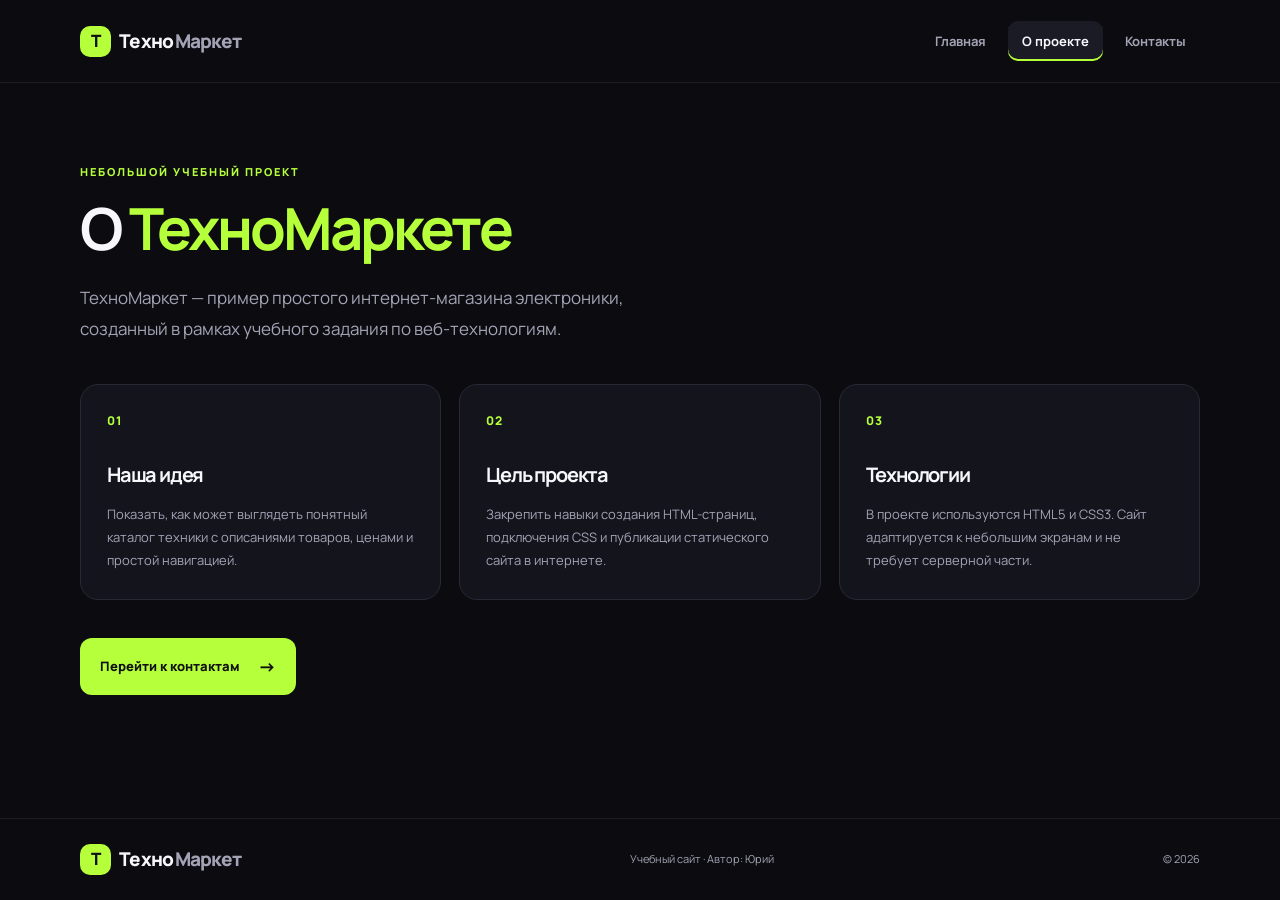
==== about.html @ d39a990e "Add files via upload" ====
<!DOCTYPE html>
<html lang="ru">
<head>
  <meta charset="UTF-8">
  <meta name="viewport" content="width=device-width, initial-scale=1.0">
  <meta name="description" content="Информация об учебном проекте ТехноМаркет.">
  <title>ТехноМаркет — О проекте</title>
  <link rel="stylesheet" href="style.css">
</head>
<body>
  <header class="site-header">
    <div class="container header-inner">
      <a class="logo" href="index.html"><span class="logo-mark">Т</span>Техно<span>Маркет</span></a>
      <nav aria-label="Основная навигация">
        <a href="index.html">Главная</a><a class="active" href="about.html">О проекте</a><a href="contacts.html">Контакты</a>
      </nav>
    </div>
  </header>
  <main class="container inner-page">
    <p class="eyebrow">НЕБОЛЬШОЙ УЧЕБНЫЙ ПРОЕКТ</p>
    <h1>О <span>ТехноМаркете</span></h1>
    <p class="lead">ТехноМаркет — пример простого интернет-магазина электроники, созданный в рамках учебного задания по веб-технологиям.</p>
    <div class="info-grid">
      <section class="info-card"><div class="number">01</div><h2>Наша идея</h2><p>Показать, как может выглядеть понятный каталог техники с описаниями товаров, ценами и простой навигацией.</p></section>
      <section class="info-card"><div class="number">02</div><h2>Цель проекта</h2><p>Закрепить навыки создания HTML-страниц, подключения CSS и публикации статического сайта в интернете.</p></section>
      <section class="info-card"><div class="number">03</div><h2>Технологии</h2><p>В проекте используются HTML5 и CSS3. Сайт адаптируется к небольшим экранам и не требует серверной части.</p></section>
    </div>
    <a class="button secondary-button" href="contacts.html">Перейти к контактам <span aria-hidden="true">→</span></a>
  </main>
  <footer class="site-footer"><div class="container footer-inner"><a class="logo" href="index.html"><span class="logo-mark">Т</span>Техно<span>Маркет</span></a><p>Учебный сайт · Автор: Юрий</p><p>© 2026</p></div></footer>
</body>
</html>
---- style.css ----
@import url('https://fonts.googleapis.com/css2?family=Manrope:wght@400;500;600;700;800&display=swap');

:root {
  --bg: #0b0b10;
  --panel: #14141d;
  --panel-light: #1b1b26;
  --text: #f6f6fb;
  --muted: #a3a3b5;
  --accent: #b6ff3b;
  --accent-dark: #8bcf17;
  --border: #292936;
}
* { box-sizing: border-box; }
html { scroll-behavior: smooth; }
body { margin: 0; background: var(--bg); color: var(--text); font-family: 'Manrope', Arial, sans-serif; line-height: 1.6; }
a { color: inherit; text-decoration: none; }
.container { width: min(1120px, calc(100% - 40px)); margin-inline: auto; }
.site-header { border-bottom: 1px solid rgba(255,255,255,.07); }
.header-inner, .footer-inner { min-height: 82px; display: flex; align-items: center; justify-content: space-between; gap: 24px; }
.logo { display: inline-flex; align-items: center; gap: 8px; font-size: 19px; font-weight: 800; letter-spacing: -.7px; white-space: nowrap; }
.logo > span:last-child { color: var(--muted); margin-left: -7px; }
.logo-mark { display: inline-grid; place-items: center; width: 31px; height: 31px; border-radius: 10px; color: #111; background: var(--accent); font-size: 17px; }
nav { display: flex; align-items: center; gap: 8px; }
nav a { color: var(--muted); font-size: 13px; font-weight: 700; padding: 10px 14px; border-radius: 10px; transition: color .2s, background .2s; }
nav a:hover, nav a.active { color: var(--text); background: var(--panel-light); }
nav a.active { box-shadow: inset 0 -2px var(--accent); }
.hero { min-height: 500px; display: grid; grid-template-columns: 1.08fr .92fr; align-items: center; gap: 30px; padding-block: 65px; }
.eyebrow { color: var(--accent); font-size: 11px; font-weight: 800; letter-spacing: 2px; margin: 0 0 16px; }
h1, h2, h3, p { margin-top: 0; }
h1 { font-size: clamp(40px, 5.2vw, 66px); line-height: 1.08; letter-spacing: -3px; margin-bottom: 24px; }
h1 span { color: var(--accent); }
.hero-text, .lead { max-width: 570px; color: var(--muted); font-size: 16px; line-height: 1.8; margin-bottom: 30px; }
.button { display: inline-flex; align-items: center; gap: 18px; padding: 14px 20px; border-radius: 12px; background: var(--accent); color: #111; font-size: 13px; font-weight: 800; transition: transform .2s, background .2s; }
.button:hover { transform: translateY(-2px); background: #c7ff6a; }
.button span { font-size: 18px; }
.hero-art { min-height: 330px; position: relative; display: grid; place-items: center; isolation: isolate; }
.art-glow { position: absolute; width: 270px; height: 270px; border-radius: 50%; background: var(--accent); opacity: .12; filter: blur(50px); z-index: -1; }
.hero-art img { width: min(100%, 430px); height: auto; filter: drop-shadow(0 30px 45px rgba(0,0,0,.4)); }
.floating-label { position: absolute; right: 0; bottom: 34px; padding: 12px 16px; border: 1px solid var(--border); border-radius: 13px; background: rgba(20,20,29,.92); font-size: 12px; font-weight: 700; }
.dot { display: inline-block; width: 7px; height: 7px; background: var(--accent); border-radius: 50%; margin-right: 8px; }
.catalog-section { padding-block: 42px 88px; }
.section-heading { display: flex; justify-content: space-between; align-items: end; gap: 20px; margin-bottom: 25px; }
.section-heading .eyebrow { margin-bottom: 8px; }
h2 { font-size: clamp(25px, 3vw, 34px); letter-spacing: -1.2px; margin-bottom: 0; }
.muted { color: var(--muted); font-size: 13px; }
.section-heading > .muted { margin-bottom: 5px; }
.product-grid { display: grid; grid-template-columns: repeat(3, 1fr); gap: 18px; }
.product-card, .info-card, .contact-card, .contact-note { background: var(--panel); border: 1px solid var(--border); border-radius: 18px; padding: 24px; }
.product-card { transition: transform .2s, border-color .2s; }
.product-card:hover { transform: translateY(-4px); border-color: #55556a; }
.product-icon { display: grid; place-items: center; width: 52px; height: 52px; border-radius: 15px; font-size: 30px; font-weight: 700; margin-bottom: 24px; }
.icon-purple { color: #d4b7ff; background: #34264b; }
.icon-green { color: var(--accent); background: #27371a; }
.icon-orange { color: #ffc58b; background: #49301e; }
.product-category { color: var(--muted); font-size: 11px; font-weight: 700; margin-bottom: 6px; }
.product-card h3 { font-size: 18px; letter-spacing: -.4px; margin-bottom: 9px; }
.product-description { color: var(--muted); font-size: 13px; min-height: 42px; margin-bottom: 22px; }
.product-bottom { display: flex; justify-content: space-between; align-items: center; border-top: 1px solid var(--border); padding-top: 17px; }
.price { font-size: 17px; font-weight: 800; }
.tag { font-size: 10px; font-weight: 800; color: var(--accent); border: 1px solid #42572a; border-radius: 6px; padding: 4px 7px; }
.notice { margin: 18px 0 0; color: #777789; font-size: 11px; }
.inner-page { min-height: calc(100vh - 165px); padding-block: 80px 100px; }
.inner-page h1 { font-size: clamp(40px, 5vw, 58px); }
.lead { font-size: 17px; margin-bottom: 40px; }
.info-grid { display: grid; grid-template-columns: repeat(3, 1fr); gap: 18px; margin-bottom: 34px; }
.info-card { padding: 26px; }
.number { color: var(--accent); font-size: 12px; font-weight: 800; letter-spacing: 1px; margin-bottom: 28px; }
.info-card h2 { font-size: 20px; margin-bottom: 12px; }
.info-card p, .contact-note p { color: var(--muted); font-size: 13px; line-height: 1.8; margin-bottom: 0; }
.secondary-button { margin-top: 4px; }
.contact-layout { display: grid; grid-template-columns: 1.25fr .75fr; gap: 18px; align-items: stretch; }
.contact-card h2, .contact-note h2 { font-size: 22px; margin-bottom: 25px; }
.contact-row { display: flex; gap: 15px; align-items: center; padding: 17px 0; border-top: 1px solid var(--border); }
.contact-symbol { display: grid; place-items: center; flex: 0 0 42px; height: 42px; background: #29371c; color: var(--accent); border-radius: 12px; font-weight: 800; font-size: 20px; }
.contact-row p { margin: 0; font-size: 13px; }
.contact-row .muted { margin-bottom: 3px; font-size: 11px; }
.contact-note { background: linear-gradient(145deg, #1b2514, #14141d 70%); }
.note-mark { color: var(--accent); font-size: 27px; margin-bottom: 22px; }
.text-link { display: inline-block; margin-top: 22px; color: var(--accent); font-size: 12px; font-weight: 800; }
.site-footer { border-top: 1px solid rgba(255,255,255,.07); }
.footer-inner { min-height: 80px; }
.footer-inner p { margin: 0; color: var(--muted); font-size: 11px; }
@media (max-width: 760px) {
  .container { width: min(100% - 32px, 560px); }
  .header-inner { align-items: flex-start; flex-direction: column; justify-content: center; padding-block: 18px; gap: 13px; }
  nav { width: 100%; gap: 3px; }
  nav a { padding: 9px 11px; font-size: 12px; }
  .hero { grid-template-columns: 1fr; padding-block: 54px 30px; gap: 5px; }
  .hero-art { min-height: 250px; }
  .hero-art img { max-width: 340px; }
  .floating-label { right: 4px; bottom: 12px; }
  .catalog-section { padding-block: 35px 60px; }
  .section-heading { align-items: flex-start; flex-direction: column; gap: 8px; }
  .product-grid, .info-grid, .contact-layout { grid-template-columns: 1fr; }
  .product-description { min-height: 0; }
  .inner-page { padding-block: 55px 70px; }
  .info-card { padding: 22px; }
  .number { margin-bottom: 15px; }
  .footer-inner { padding-block: 20px; align-items: flex-start; flex-direction: column; gap: 10px; }
}
@media (prefers-reduced-motion: reduce) {
  *, *::before, *::after { scroll-behavior: auto !important; transition: none !important; }
}
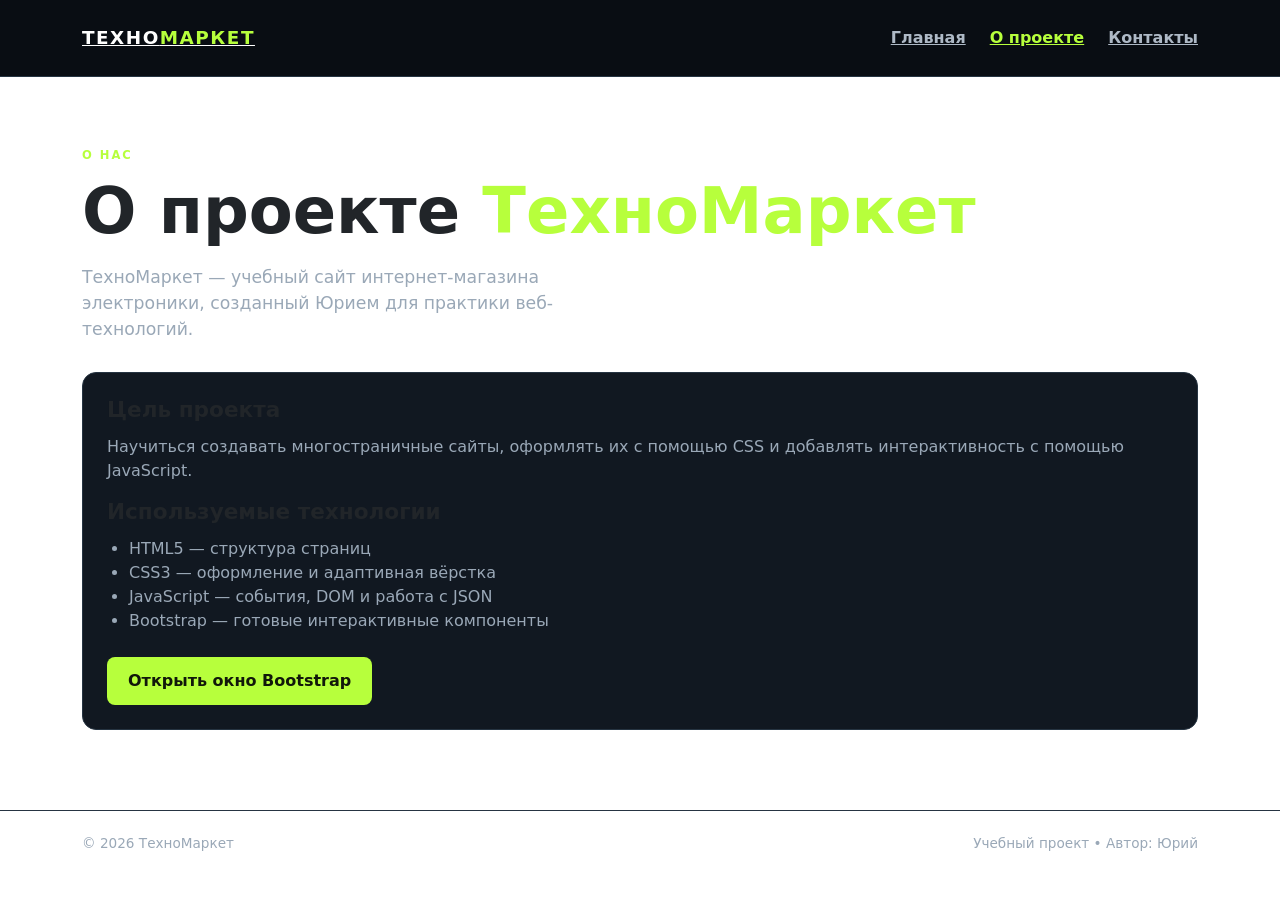
==== commit 50acb7b8: "Add files via upload" ====
--- a/about.html
+++ b/about.html
@@ -1,32 +1,19 @@
 <!DOCTYPE html>
 <html lang="ru">
 <head>
-  <meta charset="UTF-8">
-  <meta name="viewport" content="width=device-width, initial-scale=1.0">
-  <meta name="description" content="Информация об учебном проекте ТехноМаркет.">
-  <title>ТехноМаркет — О проекте</title>
-  <link rel="stylesheet" href="style.css">
+  <meta charset="UTF-8"><meta name="viewport" content="width=device-width, initial-scale=1.0">
+  <title>ТехноМаркет — О проекте</title><link rel="stylesheet" href="style.css">
+  <link href="https://cdn.jsdelivr.net/npm/bootstrap@5.3.3/dist/css/bootstrap.min.css" rel="stylesheet">
+  <script src="script.js" defer></script>
 </head>
 <body>
-  <header class="site-header">
-    <div class="container header-inner">
-      <a class="logo" href="index.html"><span class="logo-mark">Т</span>Техно<span>Маркет</span></a>
-      <nav aria-label="Основная навигация">
-        <a href="index.html">Главная</a><a class="active" href="about.html">О проекте</a><a href="contacts.html">Контакты</a>
-      </nav>
-    </div>
-  </header>
-  <main class="container inner-page">
-    <p class="eyebrow">НЕБОЛЬШОЙ УЧЕБНЫЙ ПРОЕКТ</p>
-    <h1>О <span>ТехноМаркете</span></h1>
-    <p class="lead">ТехноМаркет — пример простого интернет-магазина электроники, созданный в рамках учебного задания по веб-технологиям.</p>
-    <div class="info-grid">
-      <section class="info-card"><div class="number">01</div><h2>Наша идея</h2><p>Показать, как может выглядеть понятный каталог техники с описаниями товаров, ценами и простой навигацией.</p></section>
-      <section class="info-card"><div class="number">02</div><h2>Цель проекта</h2><p>Закрепить навыки создания HTML-страниц, подключения CSS и публикации статического сайта в интернете.</p></section>
-      <section class="info-card"><div class="number">03</div><h2>Технологии</h2><p>В проекте используются HTML5 и CSS3. Сайт адаптируется к небольшим экранам и не требует серверной части.</p></section>
-    </div>
-    <a class="button secondary-button" href="contacts.html">Перейти к контактам <span aria-hidden="true">→</span></a>
-  </main>
-  <footer class="site-footer"><div class="container footer-inner"><a class="logo" href="index.html"><span class="logo-mark">Т</span>Техно<span>Маркет</span></a><p>Учебный сайт · Автор: Юрий</p><p>© 2026</p></div></footer>
-</body>
-</html>
+<header class="site-header"><div class="container nav-wrap"><a class="brand" href="index.html">ТЕХНО<span>МАРКЕТ</span></a><nav aria-label="Основная навигация"><a class="nav-link-custom" href="index.html">Главная</a><a class="nav-link-custom active" href="about.html">О проекте</a><a class="nav-link-custom" href="contacts.html">Контакты</a></nav></div></header>
+<main class="container page-main">
+  <p class="eyebrow">О НАС</p><h1>О проекте <span>ТехноМаркет</span></h1>
+  <p class="page-intro">ТехноМаркет — учебный сайт интернет-магазина электроники, созданный Юрием для практики веб-технологий.</p>
+  <div class="content-panel"><h2>Цель проекта</h2><p>Научиться создавать многостраничные сайты, оформлять их с помощью CSS и добавлять интерактивность с помощью JavaScript.</p><h2>Используемые технологии</h2><ul class="tech-list"><li>HTML5 — структура страниц</li><li>CSS3 — оформление и адаптивная вёрстка</li><li>JavaScript — события, DOM и работа с JSON</li><li>Bootstrap — готовые интерактивные компоненты</li></ul>
+  <button class="btn-neon" type="button" data-bs-toggle="modal" data-bs-target="#infoModal">Открыть окно Bootstrap</button></div>
+</main>
+<footer class="site-footer"><div class="container footer-inner"><span>© 2026 ТехноМаркет</span><span>Учебный проект • Автор: Юрий</span></div></footer>
+<div class="modal fade" id="infoModal" tabindex="-1" aria-labelledby="infoModalLabel" aria-hidden="true"><div class="modal-dialog modal-dialog-centered"><div class="modal-content modal-dark"><div class="modal-header"><h5 class="modal-title" id="infoModalLabel">О проекте</h5><button type="button" class="btn-close btn-close-white" data-bs-dismiss="modal" aria-label="Закрыть"></button></div><div class="modal-body">Bootstrap Modal — интерактивное всплывающее окно.</div><div class="modal-footer"><button type="button" class="btn-neon" data-bs-dismiss="modal">Закрыть</button></div></div></div></div>
+<script src="https://cdn.jsdelivr.net/npm/bootstrap@5.3.3/dist/js/bootstrap.bundle.min.js"></script></body></html>
--- a/style.css
+++ b/style.css
@@ -1,103 +1,11 @@
 @import url('https://fonts.googleapis.com/css2?family=Manrope:wght@400;500;600;700;800&display=swap');
-
-:root {
-  --bg: #0b0b10;
-  --panel: #14141d;
-  --panel-light: #1b1b26;
-  --text: #f6f6fb;
-  --muted: #a3a3b5;
-  --accent: #b6ff3b;
-  --accent-dark: #8bcf17;
-  --border: #292936;
-}
-* { box-sizing: border-box; }
-html { scroll-behavior: smooth; }
-body { margin: 0; background: var(--bg); color: var(--text); font-family: 'Manrope', Arial, sans-serif; line-height: 1.6; }
-a { color: inherit; text-decoration: none; }
-.container { width: min(1120px, calc(100% - 40px)); margin-inline: auto; }
-.site-header { border-bottom: 1px solid rgba(255,255,255,.07); }
-.header-inner, .footer-inner { min-height: 82px; display: flex; align-items: center; justify-content: space-between; gap: 24px; }
-.logo { display: inline-flex; align-items: center; gap: 8px; font-size: 19px; font-weight: 800; letter-spacing: -.7px; white-space: nowrap; }
-.logo > span:last-child { color: var(--muted); margin-left: -7px; }
-.logo-mark { display: inline-grid; place-items: center; width: 31px; height: 31px; border-radius: 10px; color: #111; background: var(--accent); font-size: 17px; }
-nav { display: flex; align-items: center; gap: 8px; }
-nav a { color: var(--muted); font-size: 13px; font-weight: 700; padding: 10px 14px; border-radius: 10px; transition: color .2s, background .2s; }
-nav a:hover, nav a.active { color: var(--text); background: var(--panel-light); }
-nav a.active { box-shadow: inset 0 -2px var(--accent); }
-.hero { min-height: 500px; display: grid; grid-template-columns: 1.08fr .92fr; align-items: center; gap: 30px; padding-block: 65px; }
-.eyebrow { color: var(--accent); font-size: 11px; font-weight: 800; letter-spacing: 2px; margin: 0 0 16px; }
-h1, h2, h3, p { margin-top: 0; }
-h1 { font-size: clamp(40px, 5.2vw, 66px); line-height: 1.08; letter-spacing: -3px; margin-bottom: 24px; }
-h1 span { color: var(--accent); }
-.hero-text, .lead { max-width: 570px; color: var(--muted); font-size: 16px; line-height: 1.8; margin-bottom: 30px; }
-.button { display: inline-flex; align-items: center; gap: 18px; padding: 14px 20px; border-radius: 12px; background: var(--accent); color: #111; font-size: 13px; font-weight: 800; transition: transform .2s, background .2s; }
-.button:hover { transform: translateY(-2px); background: #c7ff6a; }
-.button span { font-size: 18px; }
-.hero-art { min-height: 330px; position: relative; display: grid; place-items: center; isolation: isolate; }
-.art-glow { position: absolute; width: 270px; height: 270px; border-radius: 50%; background: var(--accent); opacity: .12; filter: blur(50px); z-index: -1; }
-.hero-art img { width: min(100%, 430px); height: auto; filter: drop-shadow(0 30px 45px rgba(0,0,0,.4)); }
-.floating-label { position: absolute; right: 0; bottom: 34px; padding: 12px 16px; border: 1px solid var(--border); border-radius: 13px; background: rgba(20,20,29,.92); font-size: 12px; font-weight: 700; }
-.dot { display: inline-block; width: 7px; height: 7px; background: var(--accent); border-radius: 50%; margin-right: 8px; }
-.catalog-section { padding-block: 42px 88px; }
-.section-heading { display: flex; justify-content: space-between; align-items: end; gap: 20px; margin-bottom: 25px; }
-.section-heading .eyebrow { margin-bottom: 8px; }
-h2 { font-size: clamp(25px, 3vw, 34px); letter-spacing: -1.2px; margin-bottom: 0; }
-.muted { color: var(--muted); font-size: 13px; }
-.section-heading > .muted { margin-bottom: 5px; }
-.product-grid { display: grid; grid-template-columns: repeat(3, 1fr); gap: 18px; }
-.product-card, .info-card, .contact-card, .contact-note { background: var(--panel); border: 1px solid var(--border); border-radius: 18px; padding: 24px; }
-.product-card { transition: transform .2s, border-color .2s; }
-.product-card:hover { transform: translateY(-4px); border-color: #55556a; }
-.product-icon { display: grid; place-items: center; width: 52px; height: 52px; border-radius: 15px; font-size: 30px; font-weight: 700; margin-bottom: 24px; }
-.icon-purple { color: #d4b7ff; background: #34264b; }
-.icon-green { color: var(--accent); background: #27371a; }
-.icon-orange { color: #ffc58b; background: #49301e; }
-.product-category { color: var(--muted); font-size: 11px; font-weight: 700; margin-bottom: 6px; }
-.product-card h3 { font-size: 18px; letter-spacing: -.4px; margin-bottom: 9px; }
-.product-description { color: var(--muted); font-size: 13px; min-height: 42px; margin-bottom: 22px; }
-.product-bottom { display: flex; justify-content: space-between; align-items: center; border-top: 1px solid var(--border); padding-top: 17px; }
-.price { font-size: 17px; font-weight: 800; }
-.tag { font-size: 10px; font-weight: 800; color: var(--accent); border: 1px solid #42572a; border-radius: 6px; padding: 4px 7px; }
-.notice { margin: 18px 0 0; color: #777789; font-size: 11px; }
-.inner-page { min-height: calc(100vh - 165px); padding-block: 80px 100px; }
-.inner-page h1 { font-size: clamp(40px, 5vw, 58px); }
-.lead { font-size: 17px; margin-bottom: 40px; }
-.info-grid { display: grid; grid-template-columns: repeat(3, 1fr); gap: 18px; margin-bottom: 34px; }
-.info-card { padding: 26px; }
-.number { color: var(--accent); font-size: 12px; font-weight: 800; letter-spacing: 1px; margin-bottom: 28px; }
-.info-card h2 { font-size: 20px; margin-bottom: 12px; }
-.info-card p, .contact-note p { color: var(--muted); font-size: 13px; line-height: 1.8; margin-bottom: 0; }
-.secondary-button { margin-top: 4px; }
-.contact-layout { display: grid; grid-template-columns: 1.25fr .75fr; gap: 18px; align-items: stretch; }
-.contact-card h2, .contact-note h2 { font-size: 22px; margin-bottom: 25px; }
-.contact-row { display: flex; gap: 15px; align-items: center; padding: 17px 0; border-top: 1px solid var(--border); }
-.contact-symbol { display: grid; place-items: center; flex: 0 0 42px; height: 42px; background: #29371c; color: var(--accent); border-radius: 12px; font-weight: 800; font-size: 20px; }
-.contact-row p { margin: 0; font-size: 13px; }
-.contact-row .muted { margin-bottom: 3px; font-size: 11px; }
-.contact-note { background: linear-gradient(145deg, #1b2514, #14141d 70%); }
-.note-mark { color: var(--accent); font-size: 27px; margin-bottom: 22px; }
-.text-link { display: inline-block; margin-top: 22px; color: var(--accent); font-size: 12px; font-weight: 800; }
-.site-footer { border-top: 1px solid rgba(255,255,255,.07); }
-.footer-inner { min-height: 80px; }
-.footer-inner p { margin: 0; color: var(--muted); font-size: 11px; }
-@media (max-width: 760px) {
-  .container { width: min(100% - 32px, 560px); }
-  .header-inner { align-items: flex-start; flex-direction: column; justify-content: center; padding-block: 18px; gap: 13px; }
-  nav { width: 100%; gap: 3px; }
-  nav a { padding: 9px 11px; font-size: 12px; }
-  .hero { grid-template-columns: 1fr; padding-block: 54px 30px; gap: 5px; }
-  .hero-art { min-height: 250px; }
-  .hero-art img { max-width: 340px; }
-  .floating-label { right: 4px; bottom: 12px; }
-  .catalog-section { padding-block: 35px 60px; }
-  .section-heading { align-items: flex-start; flex-direction: column; gap: 8px; }
-  .product-grid, .info-grid, .contact-layout { grid-template-columns: 1fr; }
-  .product-description { min-height: 0; }
-  .inner-page { padding-block: 55px 70px; }
-  .info-card { padding: 22px; }
-  .number { margin-bottom: 15px; }
-  .footer-inner { padding-block: 20px; align-items: flex-start; flex-direction: column; gap: 10px; }
-}
-@media (prefers-reduced-motion: reduce) {
-  *, *::before, *::after { scroll-behavior: auto !important; transition: none !important; }
-}
+:root{--bg:#080b10;--panel:#111821;--panel2:#151f2a;--text:#f4f7fb;--muted:#9aa8b7;--accent:#b7ff3c;--line:#263442}
+*{box-sizing:border-box}html{scroll-behavior:smooth}body{margin:0;background:var(--bg);color:var(--text);font-family:'Manrope',Arial,sans-serif;line-height:1.6}
+a{color:var(--accent);text-decoration:none}.container{width:min(1100px,calc(100% - 40px));margin:auto}
+.site-header{border-bottom:1px solid var(--line);background:#090d13}.nav-wrap{min-height:76px;display:flex;align-items:center;justify-content:space-between;gap:24px}.brand{font-size:1.15rem;font-weight:800;letter-spacing:1.5px;color:#fff}.brand span,h1 span{color:var(--accent)}nav{display:flex;gap:24px}.nav-link-custom{color:#aeb9c6;font-weight:600}.nav-link-custom:hover,.nav-link-custom.active{color:var(--accent)}
+.hero{display:grid;grid-template-columns:1.1fr .9fr;align-items:center;gap:50px;padding:76px 0 65px;min-height:480px}.eyebrow{font-size:.72rem;letter-spacing:2px;color:var(--accent);font-weight:800;margin:0 0 12px}.hero h1,.page-main h1{font-size:clamp(2.3rem,5vw,4rem);line-height:1.1;font-weight:800;margin:0 0 20px}.hero-lead,.page-intro{font-size:1.08rem;color:var(--muted);max-width:570px}.btn-neon{display:inline-block;border:0;border-radius:8px;padding:12px 21px;background:var(--accent);color:#11180a;font-weight:800;cursor:pointer;transition:.2s}.btn-neon:hover{background:#d0ff82;transform:translateY(-2px);color:#11180a}.more-text{margin-top:18px;padding:15px;border-left:3px solid var(--accent);background:var(--panel);color:#d5dde6;border-radius:0 8px 8px 0}
+.hero-art{background:radial-gradient(circle at 50% 45%,#243b32 0,#111c20 48%,#101720 75%);border:1px solid #30413a;border-radius:22px;padding:25px;text-align:center;box-shadow:0 20px 70px #0008}.hero-art img{width:100%;max-height:280px;object-fit:contain}.art-caption{color:var(--accent);font-size:.7rem;letter-spacing:3px;margin-top:10px}
+.section-block{padding:42px 0}.section-heading{display:flex;align-items:end;justify-content:space-between;gap:20px;margin-bottom:22px}.section-heading h2,.content-panel h2,.cta-panel h2{font-size:1.8rem;font-weight:800;margin:0}.feature-grid,.project-grid{display:grid;grid-template-columns:repeat(3,1fr);gap:18px}.feature-card,.project-card,.content-panel{background:var(--panel);border:1px solid var(--line);border-radius:14px;padding:24px}.feature-card>span{color:var(--accent);font-weight:800}.feature-card h3,.project-card h3{font-size:1.2rem;margin:12px 0 8px}.feature-card p,.project-card p,.content-panel p{color:var(--muted)}.project-tech{display:inline-block;color:var(--accent);font-size:.8rem;font-weight:700;margin-top:8px}.muted{color:var(--muted);font-size:.9rem}.cta-panel{margin:35px 0 65px;padding:30px;border:1px solid #435a32;border-radius:16px;background:linear-gradient(120deg,#18251a,#111821);display:flex;align-items:center;justify-content:space-between;gap:20px}.cta-panel p:last-child{color:var(--muted);margin-bottom:0}
+.page-main{padding-top:70px;padding-bottom:80px;min-height:70vh}.page-main h1{margin-bottom:18px}.page-intro{margin-bottom:30px}.content-panel{margin-top:20px}.content-panel h2{font-size:1.35rem;margin-bottom:12px}.tech-list{color:var(--muted);padding-left:22px;margin-bottom:24px}.contact-layout{display:grid;grid-template-columns:.9fr 1.1fr;gap:20px}.contact-layout .content-panel{margin:0}.contact-layout form{display:grid;gap:9px}.contact-layout label{font-weight:700;font-size:.9rem}.contact-layout input,.contact-layout textarea{width:100%;background:#0b1118;border:1px solid #344453;border-radius:8px;padding:11px 13px;color:#fff;margin-bottom:8px;font:inherit}.contact-layout input:focus,.contact-layout textarea:focus{outline:2px solid var(--accent);border-color:transparent}.form-message{min-height:26px;margin:12px 0 0;font-weight:700}.form-message.error{color:#ff7777}.form-message.success{color:var(--accent)}
+.site-footer{border-top:1px solid var(--line);padding:22px 0;color:var(--muted);font-size:.85rem}.footer-inner{display:flex;justify-content:space-between;gap:15px}.modal-dark{background:#111821;color:#f4f7fb;border:1px solid #344453}.modal-dark .modal-header,.modal-dark .modal-footer{border-color:#344453}
+@media(max-width:760px){.nav-wrap{padding:16px 0;align-items:flex-start;flex-direction:column}nav{gap:16px;flex-wrap:wrap}.hero{grid-template-columns:1fr;padding:48px 0}.hero-art{max-width:480px}.feature-grid,.project-grid,.contact-layout{grid-template-columns:1fr}.section-heading,.cta-panel{align-items:flex-start;flex-direction:column}.footer-inner{flex-direction:column}.page-main{padding-top:45px}}
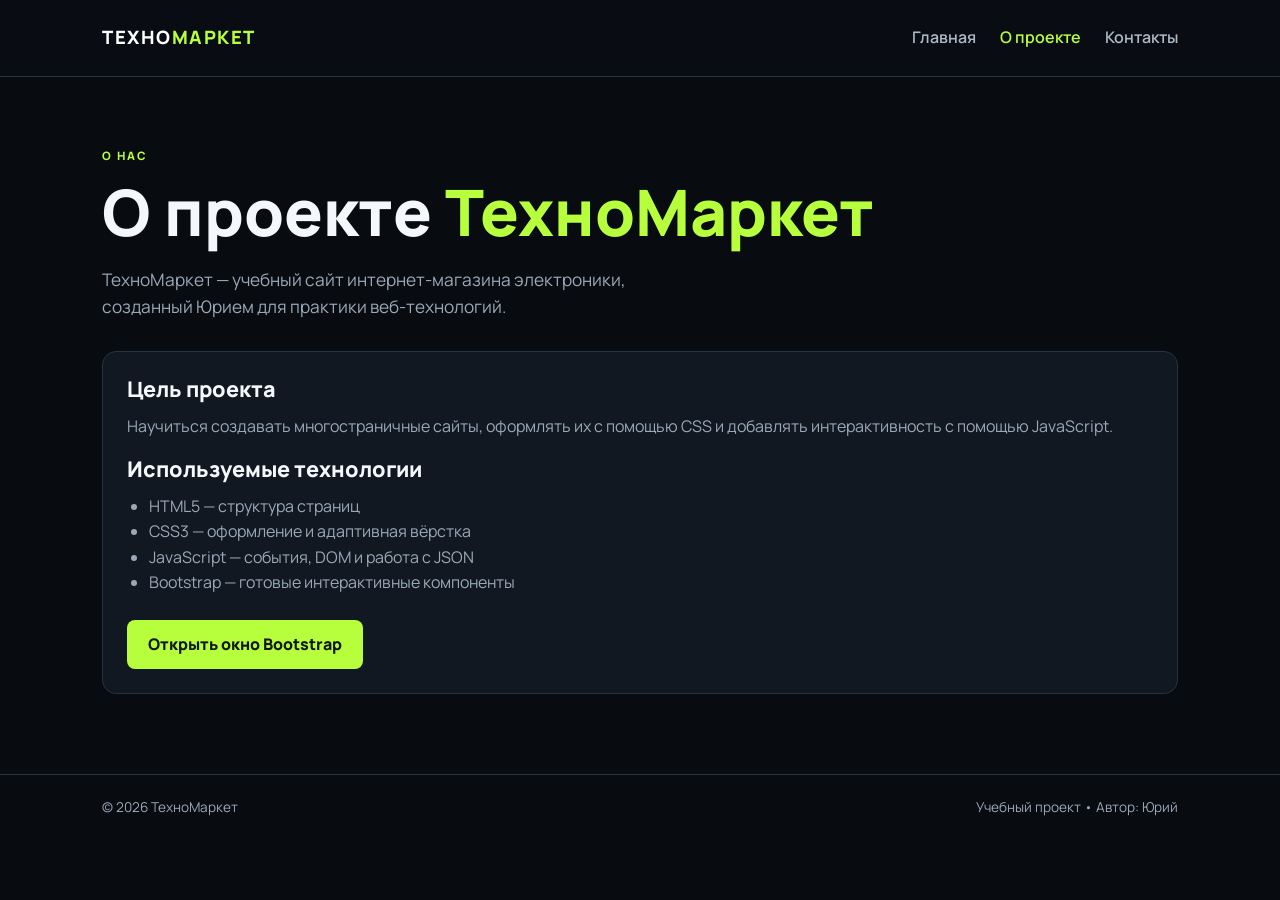
==== commit 0bd8f562: "Add files via upload" ====
--- a/about.html
+++ b/about.html
@@ -2,8 +2,7 @@
 <html lang="ru">
 <head>
   <meta charset="UTF-8"><meta name="viewport" content="width=device-width, initial-scale=1.0">
-  <title>ТехноМаркет — О проекте</title><link rel="stylesheet" href="style.css">
-  <link href="https://cdn.jsdelivr.net/npm/bootstrap@5.3.3/dist/css/bootstrap.min.css" rel="stylesheet">
+  <title>ТехноМаркет — О проекте</title><link href="https://cdn.jsdelivr.net/npm/bootstrap@5.3.3/dist/css/bootstrap.min.css" rel="stylesheet"><link rel="stylesheet" href="style.css">
   <script src="script.js" defer></script>
 </head>
 <body>
--- a/style.css
+++ b/style.css
@@ -9,3 +9,8 @@
 .page-main{padding-top:70px;padding-bottom:80px;min-height:70vh}.page-main h1{margin-bottom:18px}.page-intro{margin-bottom:30px}.content-panel{margin-top:20px}.content-panel h2{font-size:1.35rem;margin-bottom:12px}.tech-list{color:var(--muted);padding-left:22px;margin-bottom:24px}.contact-layout{display:grid;grid-template-columns:.9fr 1.1fr;gap:20px}.contact-layout .content-panel{margin:0}.contact-layout form{display:grid;gap:9px}.contact-layout label{font-weight:700;font-size:.9rem}.contact-layout input,.contact-layout textarea{width:100%;background:#0b1118;border:1px solid #344453;border-radius:8px;padding:11px 13px;color:#fff;margin-bottom:8px;font:inherit}.contact-layout input:focus,.contact-layout textarea:focus{outline:2px solid var(--accent);border-color:transparent}.form-message{min-height:26px;margin:12px 0 0;font-weight:700}.form-message.error{color:#ff7777}.form-message.success{color:var(--accent)}
 .site-footer{border-top:1px solid var(--line);padding:22px 0;color:var(--muted);font-size:.85rem}.footer-inner{display:flex;justify-content:space-between;gap:15px}.modal-dark{background:#111821;color:#f4f7fb;border:1px solid #344453}.modal-dark .modal-header,.modal-dark .modal-footer{border-color:#344453}
 @media(max-width:760px){.nav-wrap{padding:16px 0;align-items:flex-start;flex-direction:column}nav{gap:16px;flex-wrap:wrap}.hero{grid-template-columns:1fr;padding:48px 0}.hero-art{max-width:480px}.feature-grid,.project-grid,.contact-layout{grid-template-columns:1fr}.section-heading,.cta-panel{align-items:flex-start;flex-direction:column}.footer-inner{flex-direction:column}.page-main{padding-top:45px}}
+
+/* Финальные правила темы: пользовательские стили идут после Bootstrap */
+body{background-color:var(--bg);color:var(--text)}
+h1,h2,h3,h4,h5,h6{color:var(--text)}
+.feature-card h3,.project-card h3,.cta-panel h2,.content-panel h2{color:var(--text)}
